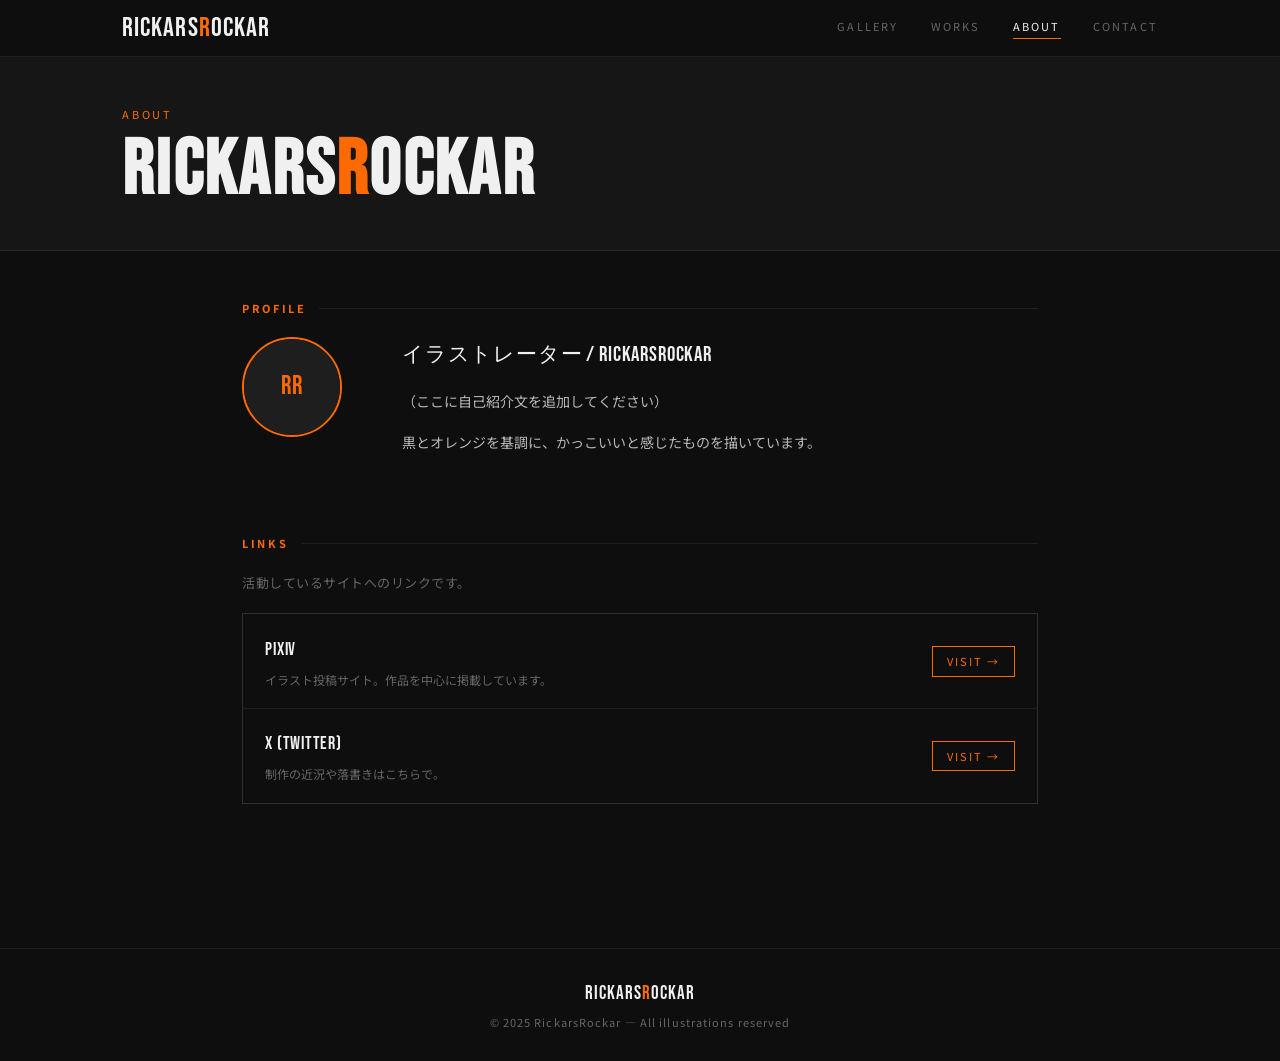
==== about.html @ 478663ac "Add files via upload" ====
<!DOCTYPE html>
<html lang="ja">
<head>
  <meta charset="UTF-8">
  <meta name="viewport" content="width=device-width, initial-scale=1.0">
  <title>About — RickarsRockar</title>
  <meta name="description" content="RickarsRockar について">
  <link rel="stylesheet" href="css/style.css">
  <link rel="stylesheet" href="css/pages.css">
</head>
<body>

  <header>
    <div class="header-inner">
      <a href="index.html" class="logo">RICKARS<span class="ac">R</span>OCKAR</a>
      <nav>
        <a href="index.html">Gallery</a>
        <a href="works.html">Works</a>
        <a href="about.html" class="active">About</a>
        <a href="contact.html">Contact</a>
      </nav>
    </div>
  </header>

  <main class="page-main">

    <!-- ページヘッダー -->
    <div class="page-header">
      <div class="page-header-inner">
        <span class="page-eyebrow">About</span>
        <h1 class="page-title">RICKARS<span class="ac">R</span>OCKAR</h1>
      </div>
    </div>

    <div class="page-wrap">

      <!-- 自己紹介 -->
      <section class="page-section">
        <h2 class="sec-label">Profile</h2>
        <div class="about-profile">
          <div class="about-avatar">
            <!-- プロフィール画像があれば: -->
            <!-- <img src="images/profile.jpg" alt="RickarsRockar"> -->
            <div class="avatar-placeholder">RR</div>
          </div>
          <div class="about-bio">
            <!-- ★ 自己紹介文をここに書いてください ★ -->
            <p class="about-lead">イラストレーター / RickarsRockar</p>
            <div class="about-text">
              <p>（ここに自己紹介文を追加してください）</p>
              <p>黒とオレンジを基調に、かっこいいと感じたものを描いています。</p>
            </div>
          </div>
        </div>
      </section>

      <!-- リンク集 -->
      <section class="page-section">
        <h2 class="sec-label">Links</h2>
        <p class="links-note">活動しているサイトへのリンクです。</p>

        <!-- =====================================================
             ★ リンクを追加するには、下の <div class="link-item"> を
               コピーして貼り付け、内容を書き換えてください。
               行を追加するごとにリストが伸びます。
             ===================================================== -->
        <div class="links-list">

          <div class="link-item">
            <div class="link-info">
              <span class="link-name">Pixiv</span>
              <span class="link-desc">イラスト投稿サイト。作品を中心に掲載しています。</span>
            </div>
            <a href="https://www.pixiv.net/users/427076" target="_blank" rel="noopener" class="link-btn">
              Visit →
            </a>
          </div>

          <div class="link-item">
            <div class="link-info">
              <span class="link-name">X (Twitter)</span>
              <span class="link-desc">制作の近況や落書きはこちらで。</span>
            </div>
            <a href="https://x.com/namakemono_rc" target="_blank" rel="noopener" class="link-btn">
              Visit →
            </a>
          </div>

          <!-- ↓ ここにリンクを追加 ↓
          <div class="link-item">
            <div class="link-info">
              <span class="link-name">サイト名</span>
              <span class="link-desc">説明文をここに書く。</span>
            </div>
            <a href="https://..." target="_blank" rel="noopener" class="link-btn">
              Visit →
            </a>
          </div>
          ↑ ここにリンクを追加 ↑ -->

        </div>
      </section>

    </div><!-- /page-wrap -->
  </main>

  <footer>
    <span class="fl">RICKARS<span class="ac">R</span>OCKAR</span>
    <p>© 2025 RickarsRockar — All illustrations reserved</p>
  </footer>

</body>
</html>
---- css/style.css ----
@import url('https://fonts.googleapis.com/css2?family=Bebas+Neue&family=Noto+Sans+JP:wght@400;700&display=swap');

*, *::before, *::after { box-sizing: border-box; margin: 0; padding: 0; }

:root {
  --bg:    #0e0e0e;
  --sf:    #161616;
  --sf2:   #1e1e1e;
  --bd:    rgba(255,255,255,0.07);
  --or:    #ff6a00;
  --wh:    #f0f0f0;
  --mu:    #666;
  --ft:    'Bebas Neue', sans-serif;
  --fb:    'Noto Sans JP', sans-serif;
}

body {
  background: var(--bg);
  color: var(--wh);
  font-family: var(--fb);
  font-size: 14px;
  line-height: 1.7;
}

/* ─── HEADER ─── */
header {
  border-bottom: 1px solid var(--bd);
  position: sticky;
  top: 0;
  background: var(--bg);
  z-index: 100;
}
.header-inner {
  max-width: 1100px;
  margin: 0 auto;
  padding: 0 2rem;
  height: 56px;
  display: flex;
  align-items: center;
  justify-content: space-between;
}
.logo {
  font-family: var(--ft);
  font-size: 1.7rem;
  letter-spacing: .04em;
  color: var(--wh);
  text-decoration: none;
}
.logo .ac { color: var(--or); }

nav { display: flex; gap: 2rem; }
nav a {
  font-size: 11px;
  letter-spacing: .2em;
  text-transform: uppercase;
  color: var(--mu);
  text-decoration: none;
  position: relative;
  padding-bottom: 4px;
  transition: color .2s;
}
nav a:hover { color: var(--wh); }
nav a.active { color: var(--wh); }
nav a.active::after {
  content: '';
  position: absolute;
  bottom: 0; left: 0; right: 0;
  height: 1px;
  background: var(--or);
}

/* ─── SHARED LAYOUT ─── */
.wrap {
  max-width: 1100px;
  margin: 0 auto;
  padding: 2.5rem 2rem 4rem;
  display: grid;
  grid-template-columns: 1fr 240px;
  gap: 3rem;
}

.sec-label {
  font-size: 11px;
  letter-spacing: .24em;
  text-transform: uppercase;
  color: var(--or);
  margin-bottom: 1.2rem;
  display: flex;
  align-items: center;
  gap: .8rem;
}
.sec-label::after { content: ''; flex: 1; height: 1px; background: var(--bd); }

/* ─── SIDEBAR ─── */
aside {}
.side-sec { margin-bottom: 2.2rem; }
.side-sec h4 {
  font-size: 11px;
  letter-spacing: .2em;
  text-transform: uppercase;
  color: var(--or);
  border-bottom: 1px solid var(--bd);
  padding-bottom: .4rem;
  margin-bottom: .9rem;
}
.prof { text-align: center; }
.prof-ico {
  width: 60px; height: 60px;
  border-radius: 50%;
  background: var(--sf2);
  border: 2px solid var(--or);
  margin: 0 auto .7rem;
  display: flex; align-items: center; justify-content: center;
  overflow: hidden;
}
.prof-ico img { width: 100%; height: 100%; object-fit: cover; }
.prof-ico span { font-size: 1.5rem; }
.prof-name {
  font-family: var(--ft);
  font-size: 1.2rem;
  letter-spacing: .05em;
  display: block;
  margin-bottom: .2rem;
}
.prof-bio { font-size: 11px; color: var(--mu); line-height: 1.7; }
.soc { display: flex; justify-content: center; gap: .4rem; margin-top: .6rem; }
.soc a {
  font-size: 10px;
  letter-spacing: .13em;
  text-transform: uppercase;
  color: var(--mu);
  text-decoration: none;
  border: 1px solid var(--bd);
  padding: 2px 9px;
  transition: all .2s;
}
.soc a:hover { border-color: var(--or); color: var(--or); }

.tc { display: flex; flex-wrap: wrap; gap: .3rem; }
.ct {
  font-size: 11px;
  padding: 3px 9px;
  background: var(--sf);
  color: var(--mu);
  text-decoration: none;
  display: inline-block;
  transition: all .2s;
}
.ct:hover { background: var(--or); color: #fff; }

.arc { list-style: none; }
.arc li {
  display: flex;
  justify-content: space-between;
  padding: .38rem 0;
  font-size: 12px;
  border-bottom: 1px solid var(--bd);
  color: var(--mu);
  transition: color .2s;
}
.arc li a { color: inherit; text-decoration: none; display: flex; justify-content: space-between; width: 100%; }
.arc li a:hover { color: var(--wh); }
.arc .n { color: var(--or); font-size: 11px; }

.rmini { display: flex; flex-direction: column; gap: .65rem; }
.rmi {
  display: flex; gap: .65rem;
  text-decoration: none; color: inherit;
  transition: opacity .2s;
}
.rmi:hover { opacity: .7; }
.rmi-th { width: 50px; height: 62px; flex-shrink: 0; background: var(--sf2); overflow: hidden; }
.rmi-th img { width: 100%; height: 100%; object-fit: cover; display: block; }
.rmi-info { display: flex; flex-direction: column; justify-content: center; gap: .15rem; }
.rmi-t { font-family: var(--ft); font-size: .9rem; letter-spacing: .03em; display: block; line-height: 1.2; }
.rmi-d { font-size: 11px; color: var(--mu); }

/* ─── PAGINATION ─── */
.pgn { display: flex; gap: 1px; background: var(--bd); width: fit-content; margin-top: 1.8rem; }
.pg {
  width: 34px; height: 34px;
  background: var(--bg); border: none;
  color: var(--mu); font-size: 13px;
  cursor: pointer; font-family: var(--fb);
  transition: all .2s;
  text-decoration: none;
  display: flex; align-items: center; justify-content: center;
}
.pg:hover { background: var(--sf2); color: var(--wh); }
.pg.active { background: var(--or); color: #fff; }

/* ─── FOOTER ─── */
footer {
  border-top: 1px solid var(--bd);
  padding: 1.8rem 2rem;
  text-align: center;
}
.fl { font-family: var(--ft); font-size: 1.2rem; letter-spacing: .05em; display: block; margin-bottom: .2rem; }
.fl .ac { color: var(--or); }
footer p { font-size: 11px; color: var(--mu); letter-spacing: .1em; }

/* ─── UTILITY ─── */
.badge {
  display: inline-block;
  font-size: 10px; letter-spacing: .2em; text-transform: uppercase;
  color: var(--or); border: 1px solid var(--or);
  padding: 2px 10px; margin-bottom: .9rem;
}
.btn-more {
  display: inline-flex; align-items: center; gap: .5rem;
  font-size: 11px; letter-spacing: .2em; text-transform: uppercase;
  color: var(--or); text-decoration: none;
  padding-bottom: 3px; border-bottom: 1px solid var(--or);
  transition: opacity .2s;
}
.btn-more:hover { opacity: .7; }

/* ─── INDEX: HERO ─── */
.hero {
  position: relative;
  height: 500px;
  overflow: hidden;
  background: var(--sf2);
  border-bottom: 1px solid var(--bd);
}
.hero-img {
  position: absolute;
  inset: 0;
  width: 100%; height: 100%;
  object-fit: cover;
  object-position: center 30%;
  display: block;
}
.hero-ov {
  position: absolute;
  inset: 0;
  background: linear-gradient(
    90deg,
    rgba(14,14,14,.93) 0%,
    rgba(14,14,14,.65) 45%,
    rgba(14,14,14,.1)  100%
  );
}
.hero-txt {
  position: absolute;
  inset: 0;
  display: flex;
  align-items: flex-end;
  padding: 0 2rem 2.8rem;
}
.hero-inner { max-width: 540px; }
.hero-title {
  font-family: var(--ft);
  font-size: clamp(2.8rem, 6vw, 5rem);
  letter-spacing: .02em;
  line-height: 1;
  color: var(--wh);
  margin-bottom: .65rem;
}
.hero-excerpt {
  font-size: 13px;
  color: rgba(240,240,240,.65);
  line-height: 1.85;
  margin-bottom: 1.2rem;
  max-width: 360px;
}

/* ─── INDEX: GRID ─── */
.grid {
  display: grid;
  grid-template-columns: repeat(3, 1fr);
  gap: 1px;
  background: var(--bd);
  border: 1px solid var(--bd);
  margin-bottom: .5rem;
}
.card {
  background: var(--bg);
  display: block;
  text-decoration: none;
  color: inherit;
  overflow: hidden;
  transition: background .2s;
}
.card:hover { background: var(--sf); }
.card-thumb {
  aspect-ratio: 3/4;
  overflow: hidden;
  background: var(--sf2);
  position: relative;
}
.card-thumb img {
  width: 100%; height: 100%;
  object-fit: cover; display: block;
  transition: transform .4s ease;
}
.card:hover .card-thumb img { transform: scale(1.04); }
.card-thumb.no-img-placeholder {
  display: flex; align-items: center; justify-content: center;
}
.card-thumb.no-img-placeholder::after {
  content: 'NO IMAGE';
  font-family: var(--ft); font-size: .85rem;
  letter-spacing: .2em; color: rgba(255,255,255,.1);
}
.ctag {
  position: absolute;
  bottom: .55rem; left: .55rem;
  font-size: 10px; letter-spacing: .1em;
  background: rgba(14,14,14,.85);
  color: var(--mu); padding: 2px 7px;
}
.card-body { padding: .85rem 1rem; }
.card-body h3 {
  font-family: var(--ft);
  font-size: 1.08rem; letter-spacing: .03em;
  color: var(--wh); margin-bottom: .15rem; line-height: 1.1;
}
.card-body .dt { font-size: 11px; color: var(--mu); display: block; margin-bottom: .35rem; }
.card-body .ex { font-size: 12px; color: var(--mu); line-height: 1.6; }

/* ─── DETAIL: パンくずバー ─── */
.post-breadcrumb-bar {
  background: var(--sf);
  border-bottom: 1px solid var(--bd);
  padding: .65rem 2rem;
}
.post-breadcrumb-bar .breadcrumb {
  max-width: 1100px;
  margin: 0 auto;
}

/* ─── DETAIL: メインイラスト表示エリア ─── */
.post-image-stage {
  background: #000;
  border-bottom: 1px solid var(--bd);
  display: flex;
  justify-content: center;
  align-items: flex-start;
  padding: 2rem 2rem;
}
.post-image-wrap {
  max-width: 1000px;
  width: 100%;
  position: relative;
}
.post-main-img {
  width: 100%;
  height: auto;           /* 縦横比そのまま表示 */
  display: block;
  object-fit: contain;
}
.post-image-wrap.img-error {
  min-height: 240px;
  background: var(--sf2);
  display: flex;
  align-items: center;
  justify-content: center;
}
.post-image-wrap.img-error::after {
  content: 'NO IMAGE';
  font-family: var(--ft);
  font-size: 1rem;
  letter-spacing: .2em;
  color: var(--bd);
}

/* ─── DETAIL: CONTENT ─── */
.breadcrumb {
  display: flex; align-items: center; gap: .5rem;
  font-size: 11px; color: var(--mu);
  letter-spacing: .1em; margin-bottom: 0;
}
.post-breadcrumb-bar .breadcrumb { margin-bottom: 0; }
.breadcrumb a { color: var(--mu); text-decoration: none; transition: color .2s; }
.breadcrumb a:hover { color: var(--or); }
.breadcrumb span { color: rgba(255,255,255,.3); }

.post-meta { display: flex; align-items: center; gap: .8rem; margin-bottom: .65rem; }
.ptag {
  font-size: 10px; letter-spacing: .2em; text-transform: uppercase;
  color: var(--or); border: 1px solid var(--or); padding: 2px 9px;
}
.pdate { font-size: 11px; color: var(--mu); letter-spacing: .1em; }

.post-title {
  font-family: var(--ft);
  font-size: clamp(2.4rem, 5vw, 4rem);
  letter-spacing: .03em; line-height: 1;
  color: var(--wh); margin-bottom: 1.8rem;
}

.post-body {
  border-top: 1px solid var(--bd);
  padding-top: 1.8rem;
  margin-bottom: 3rem;
  max-width: 660px;
}
.post-body p {
  font-size: 14px; line-height: 1.95;
  color: rgba(240,240,240,.8); margin-bottom: 1.1rem;
}
.post-body h3 {
  font-family: var(--ft);
  font-size: 1.35rem; letter-spacing: .05em;
  color: var(--wh); margin: 1.8rem 0 .65rem;
  padding-left: .7rem;
  border-left: 2px solid var(--or);
  border-radius: 0;
}
.post-body h4 {
  font-size: 13px; font-weight: 700;
  letter-spacing: .12em; text-transform: uppercase;
  color: var(--or); margin: 1.5rem 0 .5rem;
}
.post-body ul, .post-body ol {
  padding-left: 1.5rem; margin-bottom: 1.1rem;
  color: rgba(240,240,240,.75);
}
.post-body li { margin-bottom: .35rem; font-size: 14px; line-height: 1.8; }
.post-body img {
  width: 100%; height: auto; display: block;
  margin: 1.5rem 0; border: 1px solid var(--bd);
}
.post-body blockquote {
  border-left: 2px solid var(--or); border-radius: 0;
  padding: .5rem 1rem; margin: 1.5rem 0;
  color: var(--mu); font-style: italic;
}
.post-body a { color: var(--or); text-decoration: underline; text-underline-offset: 3px; }

/* ─── DETAIL: POST NAV ─── */
.post-nav {
  display: grid;
  grid-template-columns: 1fr auto 1fr;
  align-items: center; gap: 1rem;
  border-top: 1px solid var(--bd);
  padding-top: 1.8rem;
}
.pnav-prev { text-align: left; }
.pnav-next { text-align: right; }
.pnav-link { text-decoration: none; color: inherit; display: inline-flex; flex-direction: column; gap: .15rem; transition: opacity .2s; }
.pnav-link:hover { opacity: .7; }
.nav-lbl { font-size: 10px; letter-spacing: .18em; text-transform: uppercase; color: var(--or); }
.nav-ttl { font-family: var(--ft); font-size: .95rem; letter-spacing: .03em; }
.pnav-home {
  font-size: 11px; letter-spacing: .18em; text-transform: uppercase;
  color: var(--mu); text-decoration: none;
  border: 1px solid var(--bd); padding: 5px 14px;
  transition: all .2s; white-space: nowrap;
}
.pnav-home:hover { border-color: var(--or); color: var(--or); }

/* ─── RESPONSIVE ─── */
@media (max-width: 768px) {
  .wrap { grid-template-columns: 1fr; gap: 2rem; }
  .grid { grid-template-columns: repeat(2, 1fr); }
  .hero { height: 360px; }
  .hero-title { font-size: 2.4rem; }
  .post-image-stage { padding: 1rem; }
  .post-nav { grid-template-columns: 1fr; gap: .8rem; }
  .pnav-next { text-align: left; }
}
@media (max-width: 480px) {
  .grid { grid-template-columns: 1fr; }
}
---- css/pages.css ----
/* =============================================
   RickarsRockar — pages.css
   About / Contact / Works 専用スタイル
   ============================================= */

/* ─── ページ共通ヘッダー ─── */
.page-header {
  border-bottom: 1px solid var(--bd);
  background: var(--sf);
}
.page-header-inner {
  max-width: 1100px;
  margin: 0 auto;
  padding: 3rem 2rem 2.5rem;
}
.page-eyebrow {
  display: block;
  font-size: 11px;
  letter-spacing: .25em;
  text-transform: uppercase;
  color: var(--or);
  margin-bottom: .6rem;
}
.page-title {
  font-family: var(--ft);
  font-size: clamp(2.5rem, 6vw, 5rem);
  letter-spacing: .03em;
  line-height: 1;
  color: var(--wh);
}
.page-title .ac { color: var(--or); }

/* ─── ページ本体ラッパー ─── */
.page-wrap {
  max-width: 860px;
  margin: 0 auto;
  padding: 3rem 2rem 5rem;
}

/* ─── セクション ─── */
.page-section {
  margin-bottom: 4rem;
}

/* ─── ABOUT: プロフィール ─── */
.about-profile {
  display: grid;
  grid-template-columns: 120px 1fr;
  gap: 2.5rem;
  align-items: start;
  margin-bottom: 1rem;
}
.about-avatar {
  width: 100px;
  height: 100px;
  border-radius: 50%;
  border: 2px solid var(--or);
  overflow: hidden;
  flex-shrink: 0;
}
.about-avatar img { width: 100%; height: 100%; object-fit: cover; display: block; }
.avatar-placeholder {
  width: 100%;
  height: 100%;
  background: var(--sf2);
  display: flex;
  align-items: center;
  justify-content: center;
  font-family: var(--ft);
  font-size: 1.6rem;
  letter-spacing: .05em;
  color: var(--or);
}
.about-lead {
  font-family: var(--ft);
  font-size: 1.3rem;
  letter-spacing: .04em;
  color: var(--wh);
  margin-bottom: 1rem;
}
.about-text p {
  font-size: 14px;
  line-height: 1.9;
  color: rgba(240,240,240,.75);
  margin-bottom: .9rem;
}

/* ─── ABOUT: リンク集 ─── */
.links-note {
  font-size: 13px;
  color: var(--mu);
  margin-bottom: 1.2rem;
  letter-spacing: .04em;
}
.links-list {
  display: flex;
  flex-direction: column;
  gap: 1px;
  background: var(--bd);
  border: 1px solid var(--bd);
}
.link-item {
  background: var(--bg);
  display: flex;
  align-items: center;
  justify-content: space-between;
  gap: 1.5rem;
  padding: 1.2rem 1.4rem;
  transition: background .2s;
}
.link-item:hover { background: var(--sf); }
.link-info {
  display: flex;
  flex-direction: column;
  gap: .3rem;
  min-width: 0;
}
.link-name {
  font-family: var(--ft);
  font-size: 1.15rem;
  letter-spacing: .04em;
  color: var(--wh);
}
.link-desc {
  font-size: 12px;
  color: var(--mu);
  line-height: 1.6;
}
.link-btn {
  flex-shrink: 0;
  font-size: 11px;
  letter-spacing: .18em;
  text-transform: uppercase;
  color: var(--or);
  text-decoration: none;
  border: 1px solid var(--or);
  padding: 5px 14px;
  white-space: nowrap;
  transition: all .2s;
}
.link-btn:hover {
  background: var(--or);
  color: var(--bg);
}

/* ─── CONTACT ─── */
.contact-list {
  display: flex;
  flex-direction: column;
  gap: 1px;
  background: var(--bd);
  border: 1px solid var(--bd);
  margin-bottom: 0;
}
.contact-item {
  background: var(--bg);
  display: grid;
  grid-template-columns: 140px 1fr;
  align-items: center;
  gap: 1.5rem;
  padding: 1.3rem 1.4rem;
  transition: background .2s;
}
.contact-item:hover { background: var(--sf); }
.contact-label {
  font-size: 11px;
  letter-spacing: .2em;
  text-transform: uppercase;
  color: var(--or);
  flex-shrink: 0;
}
.contact-body {
  display: flex;
  align-items: center;
  justify-content: space-between;
  gap: 1rem;
}
.contact-handle {
  font-family: var(--ft);
  font-size: 1.15rem;
  letter-spacing: .04em;
  color: var(--wh);
}
.contact-note {
  padding: 1.4rem;
  background: var(--sf);
  border-left: 2px solid var(--or);
  border-radius: 0;
}
.contact-note p {
  font-size: 13px;
  color: rgba(240,240,240,.7);
  line-height: 1.85;
  margin-bottom: .5rem;
}
.contact-note p:last-child { margin-bottom: 0; }

/* ─── WORKS: フィルターバー ─── */
.works-filter-bar {
  border-bottom: 1px solid var(--bd);
  background: var(--sf);
}
.works-filter-inner {
  max-width: 1100px;
  margin: 0 auto;
  padding: 1rem 2rem;
  display: flex;
  align-items: center;
  gap: 1.2rem;
}
.filter-label {
  font-size: 11px;
  letter-spacing: .2em;
  text-transform: uppercase;
  color: var(--mu);
  flex-shrink: 0;
}
.filter-tags {
  display: flex;
  flex-wrap: wrap;
  gap: .4rem;
}
.filter-tag {
  font-size: 11px;
  letter-spacing: .1em;
  padding: 4px 12px;
  background: var(--bg);
  color: var(--mu);
  text-decoration: none;
  border: 1px solid var(--bd);
  transition: all .2s;
}
.filter-tag:hover { border-color: var(--or); color: var(--wh); }
.filter-tag.active { background: var(--or); color: var(--bg); border-color: var(--or); }

/* ─── WORKS: グリッド ─── */
.works-wrap {
  max-width: 1100px;
  margin: 0 auto;
  padding: 2rem 2rem 4rem;
}
.works-grid {
  display: grid;
  grid-template-columns: repeat(3, 1fr);
  gap: 1px;
  background: var(--bd);
  border: 1px solid var(--bd);
  margin-bottom: .5rem;
}

/* ─── RESPONSIVE ─── */
@media (max-width: 768px) {
  .about-profile { grid-template-columns: 1fr; gap: 1.5rem; }
  .about-avatar { margin: 0 auto; }
  .contact-item { grid-template-columns: 1fr; gap: .5rem; }
  .works-grid { grid-template-columns: repeat(2, 1fr); }
  .page-wrap { padding: 2rem 1.5rem 4rem; }
}
@media (max-width: 480px) {
  .works-grid { grid-template-columns: 1fr; }
  .link-item { flex-direction: column; align-items: flex-start; }
  .contact-body { flex-direction: column; align-items: flex-start; }
}
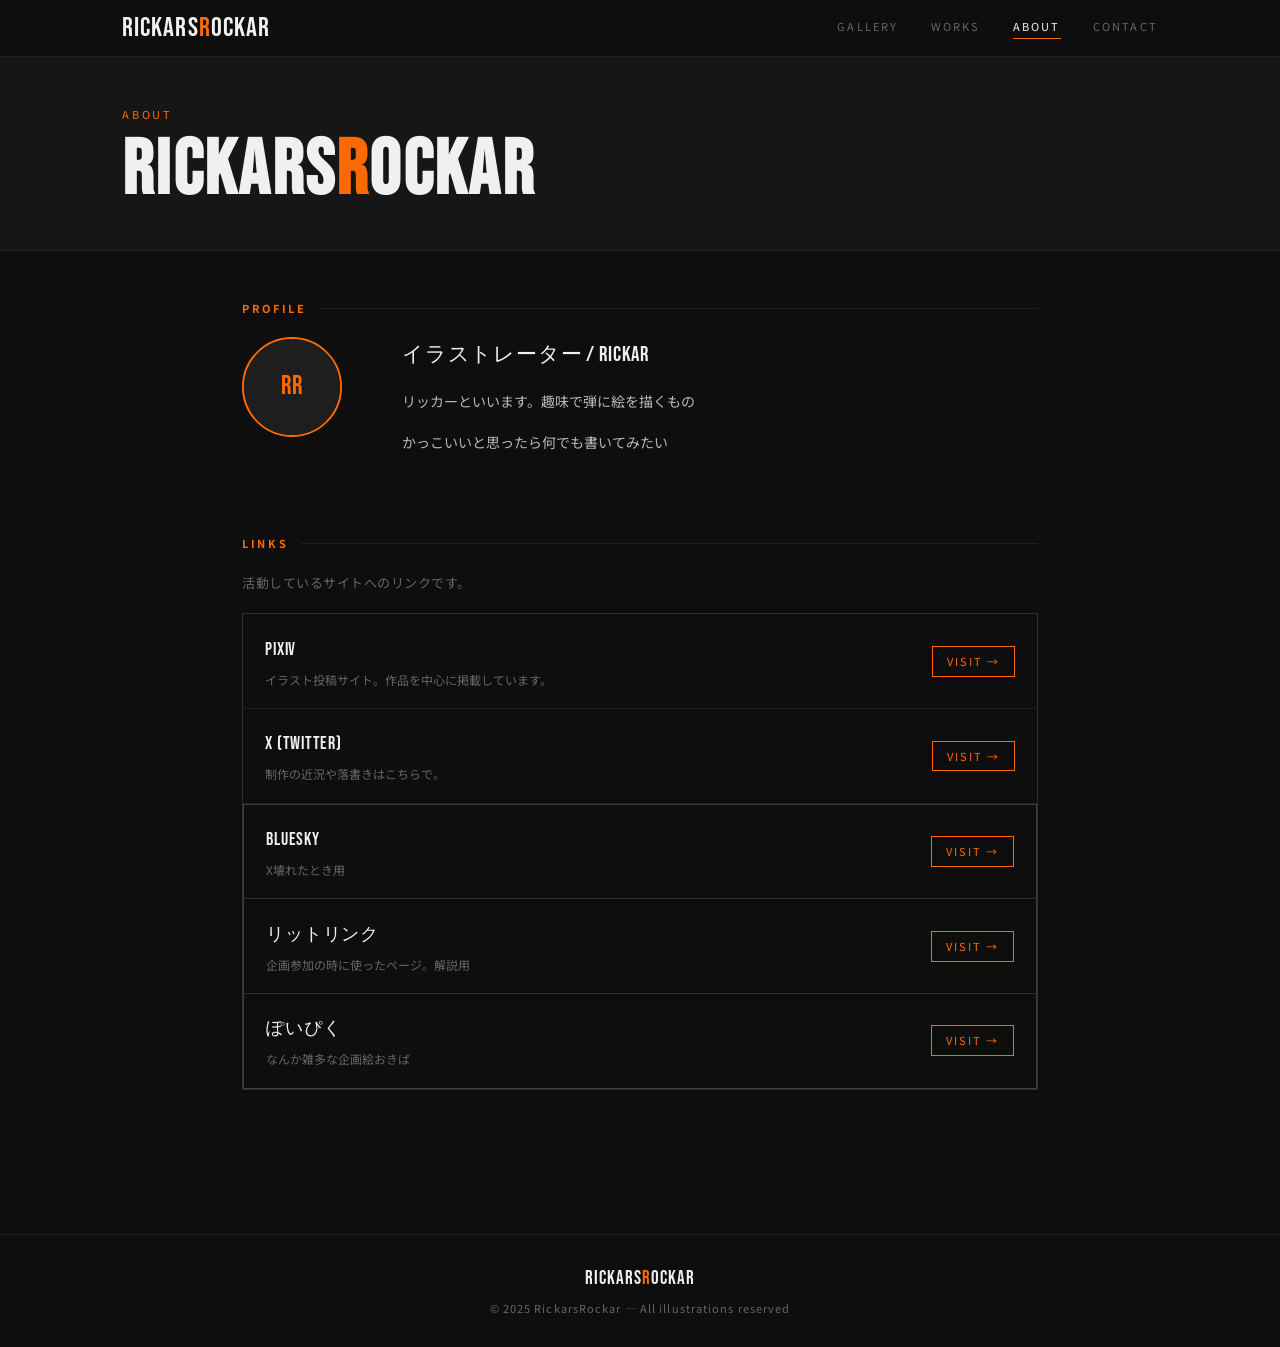
==== commit 70f4b2f7: "Add files via upload" ====
--- a/about.html
+++ b/about.html
@@ -45,10 +45,10 @@
           </div>
           <div class="about-bio">
             <!-- ★ 自己紹介文をここに書いてください ★ -->
-            <p class="about-lead">イラストレーター / RickarsRockar</p>
+            <p class="about-lead">イラストレーター / Rickar</p>
             <div class="about-text">
-              <p>（ここに自己紹介文を追加してください）</p>
-              <p>黒とオレンジを基調に、かっこいいと感じたものを描いています。</p>
+              <p>リッカーといいます。趣味で弾に絵を描くもの</p>
+              <p>かっこいいと思ったら何でも書いてみたい</p>
             </div>
           </div>
         </div>
@@ -85,6 +85,37 @@
               Visit →
             </a>
           </div>
+<div class="links-list">
+
+          <div class="link-item">
+            <div class="link-info">
+              <span class="link-name">Bluesky</span>
+              <span class="link-desc">X壊れたとき用</span>
+            </div>
+            <a href="https://bsky.app/profile/rickar-zanji.bsky.social" target="_blank" rel="noopener" class="link-btn">
+              Visit →
+            </a>
+          </div>
+
+                    <div class="link-item">
+            <div class="link-info">
+              <span class="link-name">リットリンク</span>
+              <span class="link-desc">企画参加の時に使ったページ。解説用</span>
+            </div>
+            <a href="https://lit.link/rickar" target="_blank" rel="noopener" class="link-btn">
+              Visit →
+            </a>
+          </div>
+
+          <div class="link-item">
+            <div class="link-info">
+              <span class="link-name">ぽいぴく</span>
+              <span class="link-desc">なんか雑多な企画絵おきば</span>
+            </div>
+            <a href="https://poipiku.com/3075455/" target="_blank" rel="noopener" class="link-btn">
+              Visit →
+            </a>
+          </div>
 
           <!-- ↓ ここにリンクを追加 ↓
           <div class="link-item">
